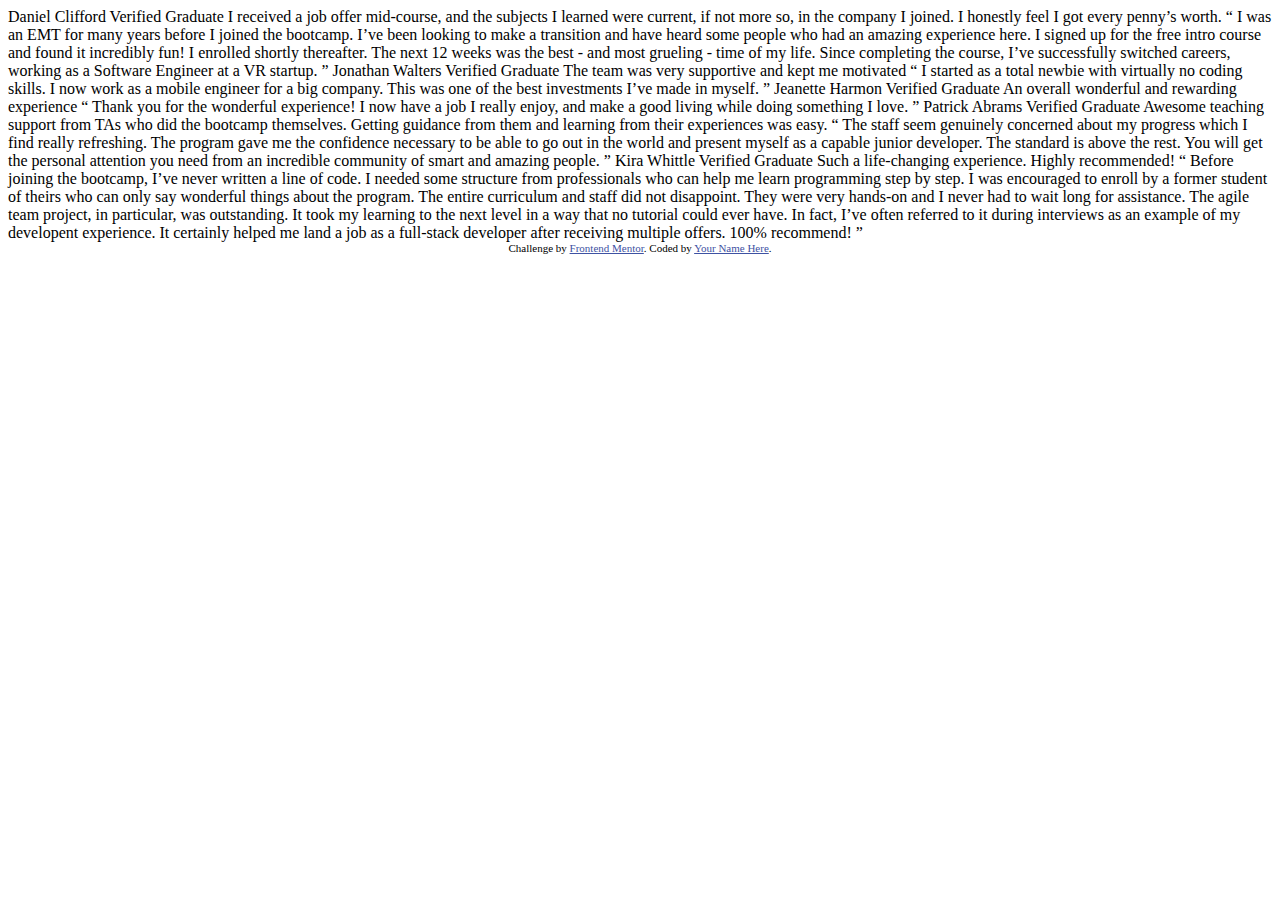
==== testimonials-grid-section-main/index.html @ b49d8664 "Add files via upload" ====
<!DOCTYPE html>
<html lang="en">
<head>
  <meta charset="UTF-8">
  <meta name="viewport" content="width=device-width, initial-scale=1.0"> <!-- displays site properly based on user's device -->

  <link rel="icon" type="image/png" sizes="32x32" href="./images/favicon-32x32.png">
  
  <title>Frontend Mentor | [Challenge Name Here]</title>

  <!-- Feel free to remove these styles or customise in your own stylesheet 👍 -->
  <style>
    .attribution { font-size: 11px; text-align: center; }
    .attribution a { color: hsl(228, 45%, 44%); }
  </style>
</head>
<body>
  Daniel Clifford
  Verified Graduate

  I received a job offer mid-course, and the subjects I learned were current, if not more so, 
  in the company I joined. I honestly feel I got every penny’s worth.

  “ I was an EMT for many years before I joined the bootcamp. I’ve been looking to make a 
  transition and have heard some people who had an amazing experience here. I signed up 
  for the free intro course and found it incredibly fun! I enrolled shortly thereafter. 
  The next 12 weeks was the best - and most grueling - time of my life. Since completing 
  the course, I’ve successfully switched careers, working as a Software Engineer at a VR startup. ”

  Jonathan Walters
  Verified Graduate

  The team was very supportive and kept me motivated

  “ I started as a total newbie with virtually no coding skills. I now work as a mobile engineer 
  for a big company. This was one of the best investments I’ve made in myself. ”

  Jeanette Harmon
  Verified Graduate

  An overall wonderful and rewarding experience

  “ Thank you for the wonderful experience! I now have a job I really enjoy, and make a good living 
  while doing something I love. ”

  Patrick Abrams
  Verified Graduate

  Awesome teaching support from TAs who did the bootcamp themselves. Getting guidance from them and 
  learning from their experiences was easy.

  “ The staff seem genuinely concerned about my progress which I find really refreshing. The program 
  gave me the confidence necessary to be able to go out in the world and present myself as a capable 
  junior developer. The standard is above the rest. You will get the personal attention you need from 
  an incredible community of smart and amazing people. ”

  Kira Whittle
  Verified Graduate

  Such a life-changing experience. Highly recommended!

  “ Before joining the bootcamp, I’ve never written a line of code. I needed some structure from 
  professionals who can help me learn programming step by step. I was encouraged to enroll by a former 
  student of theirs who can only say wonderful things about the program. The entire curriculum and staff 
  did not disappoint. They were very hands-on and I never had to wait long for assistance. The agile team 
  project, in particular, was outstanding. It took my learning to the next level in a way that no tutorial 
  could ever have. In fact, I’ve often referred to it during interviews as an example of my developent 
  experience. It certainly helped me land a job as a full-stack developer after receiving multiple offers. 
  100% recommend! ”
  
  <div class="attribution">
    Challenge by <a href="https://www.frontendmentor.io?ref=challenge" target="_blank">Frontend Mentor</a>. 
    Coded by <a href="#">Your Name Here</a>.
  </div>
</body>
</html>
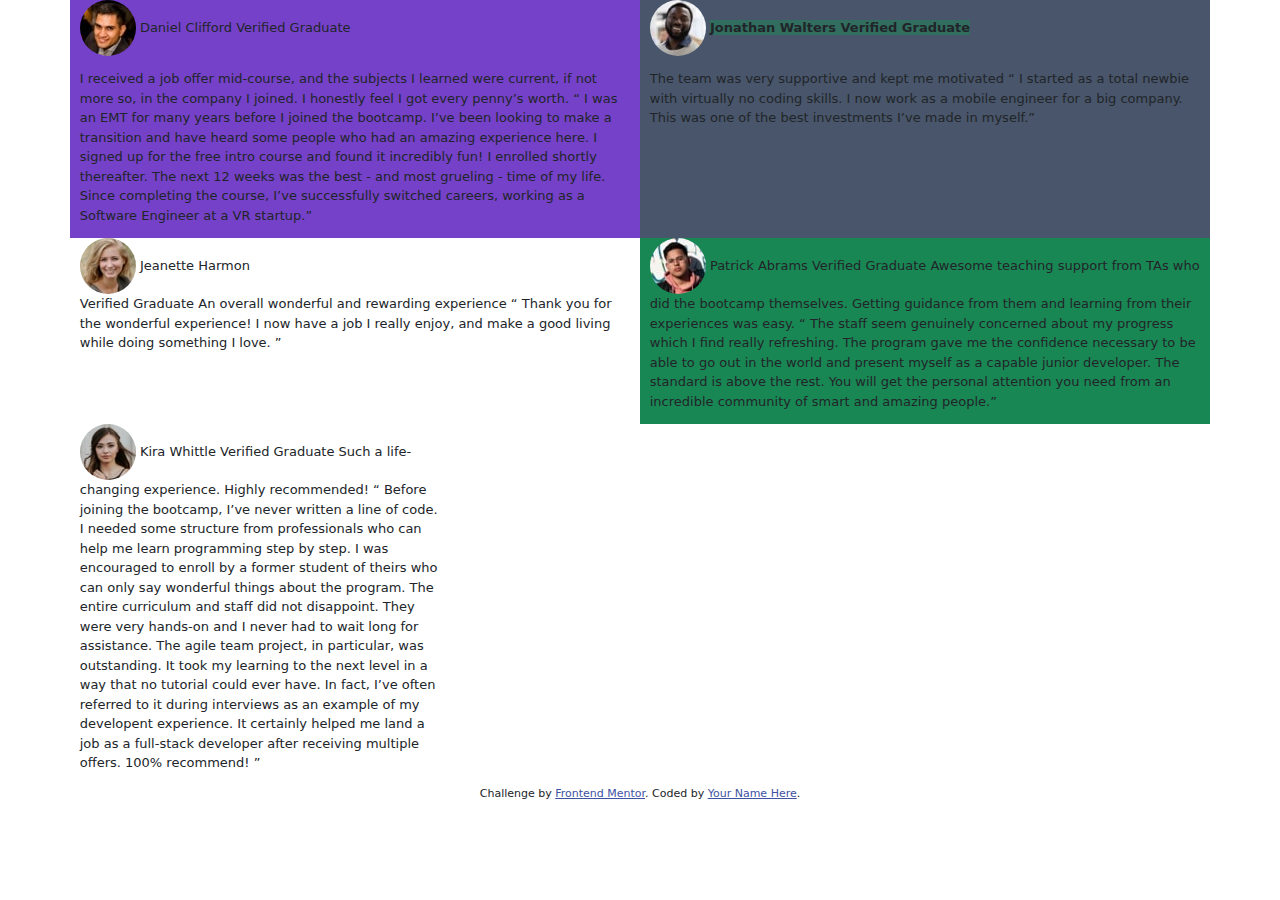
==== commit 8b9b1dc4: "card creation" ====
--- a/testimonials-grid-section-main/index.html
+++ b/testimonials-grid-section-main/index.html
@@ -1,76 +1,125 @@
 <!DOCTYPE html>
 <html lang="en">
-<head>
-  <meta charset="UTF-8">
-  <meta name="viewport" content="width=device-width, initial-scale=1.0"> <!-- displays site properly based on user's device -->
+  <head>
+    <meta charset="UTF-8" />
+    <meta name="viewport" content="width=device-width, initial-scale=1.0" />
+    <!-- displays site properly based on user's device -->
+    <!-- Added CDN link to Bootstrap CSS -->
 
-  <link rel="icon" type="image/png" sizes="32x32" href="./images/favicon-32x32.png">
+    <link
+      href="https://cdn.jsdelivr.net/npm/bootstrap@5.3.3/dist/css/bootstrap.min.css"
+      rel="stylesheet"
+      integrity="sha384-QWTKZyjpPEjISv5WaRU9OFeRpok6YctnYmDr5pNlyT2bRjXh0JMhjY6hW+ALEwIH"
+      crossorigin="anonymous"
+    />
+    <link
+      rel="icon"
+      type="image/png"
+      sizes="32x32"
+      href="./images/favicon-32x32.png"
+    />
+    <link rel="preconnect" href="https://fonts.googleapis.com">
+<link rel="preconnect" href="https://fonts.gstatic.com" crossorigin>
+
+<!-- Font -->
+<link href="https://fonts.googleapis.com/css2?family=Barlow+Semi+Condensed:ital,wght@0,100;0,200;0,300;0,400;0,500;0,600;0,700;0,800;0,900;1,100;1,200;1,300;1,400;1,500;1,600;1,700;1,800;1,900&display=swap" rel="stylesheet">
+
+    <title>Frontend Mentor | Testimonial Grid</title>
+
+    <!-- Feel free to remove these styles or customise in your own stylesheet 👍 -->
+    <style>
+      html{
+        font-size: 13px;
+      }
+      .attribution {
+        font-size: 11px;
+        text-align: center;
+      }
+      .attribution a {
+        color: hsl(228, 45%, 44%);
+      }
+    </style>
+  </head>
   
-  <title>Frontend Mentor | [Challenge Name Here]</title>
+  <body >
+    <div class="container-lg">
+      <div class="row"  >
+      <div class="col-6"style="background-color: #7541c8;" >
+        <p>
+          <img src="images/image-daniel.jpg" alt="image of Daniel Clifford" class="rounded-circle"> Daniel Clifford Verified Graduate <br>
+          <p> I received a job offer mid-course,
+          and the subjects I learned were current, if not more so, in the
+          company I joined. I honestly feel I got every penny’s worth. “ I was
+          an EMT for many years before I joined the bootcamp. I’ve been looking
+          to make a transition and have heard some people who had an amazing
+          experience here. I signed up for the free intro course and found it
+          incredibly fun! I enrolled shortly thereafter. The next 12 weeks was
+          the best - and most grueling - time of my life. Since completing the
+          course, I’ve successfully switched careers, working as a Software
+          Engineer at a VR startup.”
+          </p>
+        </div>
+      
+      <div class="col-6" style="background-color: #48556a;">
+        <p>  <img src="images/image-jonathan.jpg" alt="image of Jonathan Walters" class="rounded-circle">
+        
+          <b class="bg-success text-color: #fffff" style="--bs-bg-opacity: .5;">
+          Jonathan Walters Verified Graduate</b><br>
+          <p> The team was very supportive and kept
+        me motivated “ I started as a total newbie with virtually no coding
+        skills. I now work as a mobile engineer for a big company. This was one
+        of the best investments I’ve made in myself.”
+      </p>
+      </div>
+      </div>
+      <div div class="row">
+        <div class="col-6" style="background-color: #ffffff;">
+      <p> <img src="images/image-jeanette.jpg" alt="image of Jeanette Harmon" class="rounded-circle">
+        Jeanette Harmon <br>
+        <span>Verified Graduate</span> An overall wonderful and rewarding
+        experience “ Thank you for the wonderful experience! I now have a job I
+        really enjoy, and make a good living while doing something I love. ”
+      </p>
+      </div>
+      <div class="col-6 bg-success text-color: #fffff"" style="background-color:  #19212e">
+      <p> <img src="images/image-patrick.jpg" alt="image of Patrick Abrams" class="rounded-circle">
+        Patrick Abrams Verified Graduate Awesome teaching support from TAs who
+        did the bootcamp themselves. Getting guidance from them and learning
+        from their experiences was easy. “ The staff seem genuinely concerned
+        about my progress which I find really refreshing. The program gave me
+        the confidence necessary to be able to go out in the world and present
+        myself as a capable junior developer. The standard is above the rest.
+        You will get the personal attention you need from an incredible
+        community of smart and amazing people.”
+      </p>
+      </div>
+      </div>
+    
+    <div div class="row">
+      <div class="col-4" style="background-color: #ffffff;">
+      <p> <img src="images/image-kira.jpg" alt="image of Kira Whittle" class="rounded-circle">
+        Kira Whittle Verified Graduate Such a life-changing experience. Highly
+        recommended! “ Before joining the bootcamp, I’ve never written a line of
+        code. I needed some structure from professionals who can help me learn
+        programming step by step. I was encouraged to enroll by a former student
+        of theirs who can only say wonderful things about the program. The
+        entire curriculum and staff did not disappoint. They were very hands-on
+        and I never had to wait long for assistance. The agile team project, in
+        particular, was outstanding. It took my learning to the next level in a
+        way that no tutorial could ever have. In fact, I’ve often referred to it
+        during interviews as an example of my developent experience. It
+        certainly helped me land a job as a full-stack developer after receiving
+        multiple offers. 100% recommend! ”
+      </p>
+      </div>
+      </div>
+    </div>
 
-  <!-- Feel free to remove these styles or customise in your own stylesheet 👍 -->
-  <style>
-    .attribution { font-size: 11px; text-align: center; }
-    .attribution a { color: hsl(228, 45%, 44%); }
-  </style>
-</head>
-<body>
-  Daniel Clifford
-  Verified Graduate
-
-  I received a job offer mid-course, and the subjects I learned were current, if not more so, 
-  in the company I joined. I honestly feel I got every penny’s worth.
-
-  “ I was an EMT for many years before I joined the bootcamp. I’ve been looking to make a 
-  transition and have heard some people who had an amazing experience here. I signed up 
-  for the free intro course and found it incredibly fun! I enrolled shortly thereafter. 
-  The next 12 weeks was the best - and most grueling - time of my life. Since completing 
-  the course, I’ve successfully switched careers, working as a Software Engineer at a VR startup. ”
-
-  Jonathan Walters
-  Verified Graduate
-
-  The team was very supportive and kept me motivated
-
-  “ I started as a total newbie with virtually no coding skills. I now work as a mobile engineer 
-  for a big company. This was one of the best investments I’ve made in myself. ”
-
-  Jeanette Harmon
-  Verified Graduate
-
-  An overall wonderful and rewarding experience
-
-  “ Thank you for the wonderful experience! I now have a job I really enjoy, and make a good living 
-  while doing something I love. ”
-
-  Patrick Abrams
-  Verified Graduate
-
-  Awesome teaching support from TAs who did the bootcamp themselves. Getting guidance from them and 
-  learning from their experiences was easy.
-
-  “ The staff seem genuinely concerned about my progress which I find really refreshing. The program 
-  gave me the confidence necessary to be able to go out in the world and present myself as a capable 
-  junior developer. The standard is above the rest. You will get the personal attention you need from 
-  an incredible community of smart and amazing people. ”
-
-  Kira Whittle
-  Verified Graduate
-
-  Such a life-changing experience. Highly recommended!
-
-  “ Before joining the bootcamp, I’ve never written a line of code. I needed some structure from 
-  professionals who can help me learn programming step by step. I was encouraged to enroll by a former 
-  student of theirs who can only say wonderful things about the program. The entire curriculum and staff 
-  did not disappoint. They were very hands-on and I never had to wait long for assistance. The agile team 
-  project, in particular, was outstanding. It took my learning to the next level in a way that no tutorial 
-  could ever have. In fact, I’ve often referred to it during interviews as an example of my developent 
-  experience. It certainly helped me land a job as a full-stack developer after receiving multiple offers. 
-  100% recommend! ”
-  
-  <div class="attribution">
-    Challenge by <a href="https://www.frontendmentor.io?ref=challenge" target="_blank">Frontend Mentor</a>. 
-    Coded by <a href="#">Your Name Here</a>.
-  </div>
-</body>
-</html>+    <div class="attribution">
+      Challenge by
+      <a href="https://www.frontendmentor.io?ref=challenge" target="_blank"
+        >Frontend Mentor</a
+      >. Coded by <a href="#">Your Name Here</a>.
+    </div>
+  </body>
+</html>
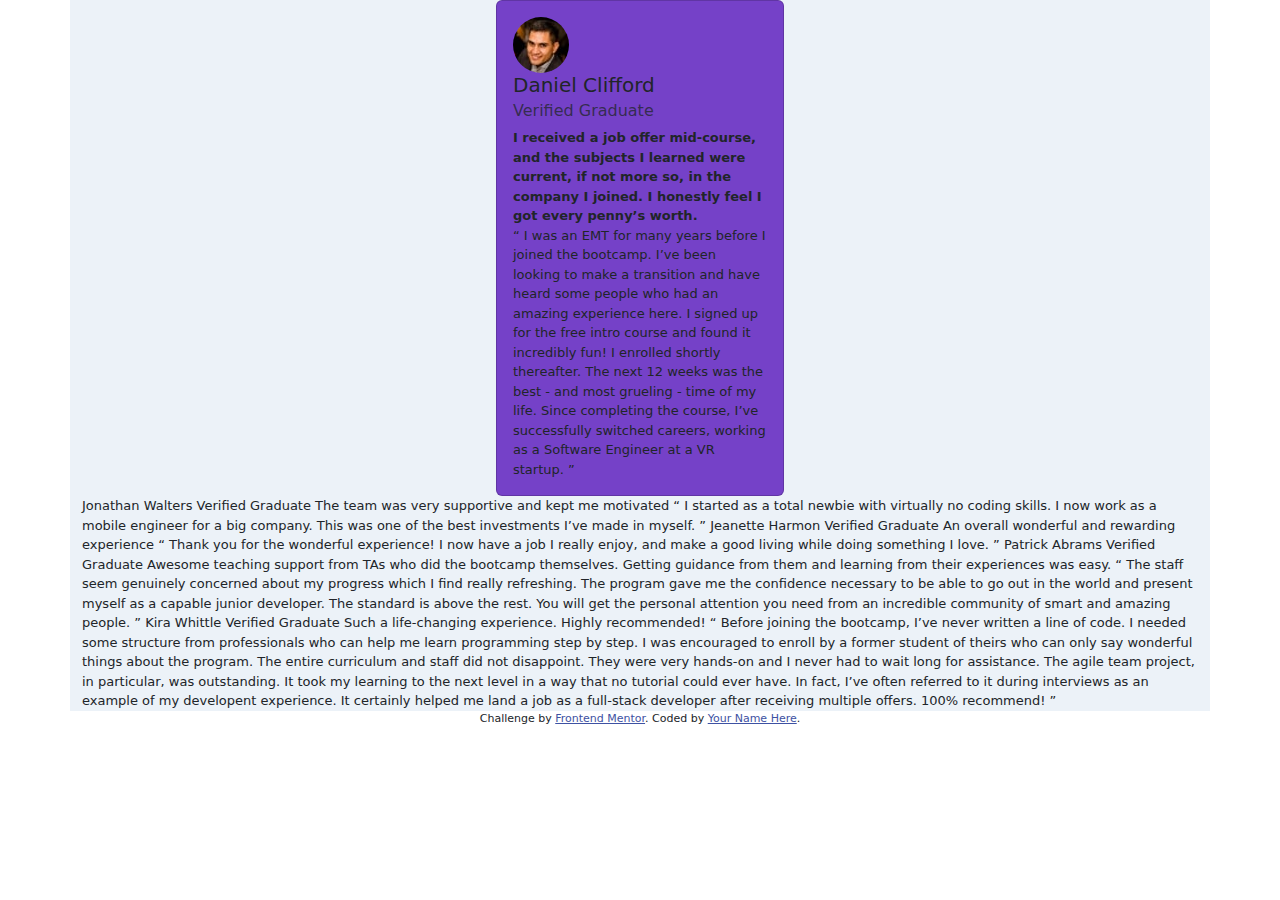
==== commit daf6733a: "new upload with changes to first card" ====
--- a/testimonials-grid-section-main/index.html
+++ b/testimonials-grid-section-main/index.html
@@ -4,13 +4,19 @@
     <meta charset="UTF-8" />
     <meta name="viewport" content="width=device-width, initial-scale=1.0" />
     <!-- displays site properly based on user's device -->
-    <!-- Added CDN link to Bootstrap CSS -->
-
+    <!-- Link to Bootstrap-->
     <link
       href="https://cdn.jsdelivr.net/npm/bootstrap@5.3.3/dist/css/bootstrap.min.css"
       rel="stylesheet"
       integrity="sha384-QWTKZyjpPEjISv5WaRU9OFeRpok6YctnYmDr5pNlyT2bRjXh0JMhjY6hW+ALEwIH"
       crossorigin="anonymous"
+    />
+    <link rel="preconnect" href="https://fonts.googleapis.com" />
+    <link rel="preconnect" href="https://fonts.gstatic.com" crossorigin />
+    <!-- Link to Barlow Semi-Condensed font -->
+    <link
+      href="https://fonts.googleapis.com/css2?family=Barlow+Semi+Condensed:ital,wght@0,100;0,200;0,300;0,400;0,500;0,600;0,700;0,800;0,900;1,100;1,200;1,300;1,400;1,500;1,600;1,700;1,800;1,900&display=swap"
+      rel="stylesheet"
     />
     <link
       rel="icon"
@@ -18,18 +24,14 @@
       sizes="32x32"
       href="./images/favicon-32x32.png"
     />
-    <link rel="preconnect" href="https://fonts.googleapis.com">
-<link rel="preconnect" href="https://fonts.gstatic.com" crossorigin>
-
-<!-- Font -->
-<link href="https://fonts.googleapis.com/css2?family=Barlow+Semi+Condensed:ital,wght@0,100;0,200;0,300;0,400;0,500;0,600;0,700;0,800;0,900;1,100;1,200;1,300;1,400;1,500;1,600;1,700;1,800;1,900&display=swap" rel="stylesheet">
 
     <title>Frontend Mentor | Testimonial Grid</title>
 
     <!-- Feel free to remove these styles or customise in your own stylesheet 👍 -->
     <style>
-      html{
+      body {
         font-size: 13px;
+        /* font-weight: 500, 600; */
       }
       .attribution {
         font-size: 11px;
@@ -40,81 +42,63 @@
       }
     </style>
   </head>
-  
-  <body >
-    <div class="container-lg">
-      <div class="row"  >
-      <div class="col-6"style="background-color: #7541c8;" >
-        <p>
-          <img src="images/image-daniel.jpg" alt="image of Daniel Clifford" class="rounded-circle"> Daniel Clifford Verified Graduate <br>
-          <p> I received a job offer mid-course,
-          and the subjects I learned were current, if not more so, in the
-          company I joined. I honestly feel I got every penny’s worth. “ I was
-          an EMT for many years before I joined the bootcamp. I’ve been looking
-          to make a transition and have heard some people who had an amazing
-          experience here. I signed up for the free intro course and found it
-          incredibly fun! I enrolled shortly thereafter. The next 12 weeks was
-          the best - and most grueling - time of my life. Since completing the
-          course, I’ve successfully switched careers, working as a Software
-          Engineer at a VR startup.”
+  <body>
+    <div class="container d-grid flex-col" style="background-color: #ecf2f8">
+      <div class="card m-auto" style="width: 18rem; background-color: #7541c8">
+        <div class="card-body">
+          <img
+            src="images/image-daniel.jpg"
+            alt="image of Daniel Clifford"
+            class="rounded-circle"
+          />
+          <h5 Daniel class="card-title">Daniel Clifford</h5>
+          <h6 class="card-subtitle mb-2 text-body-secondary">
+            Verified Graduate
+          </h6>
+          <strong class="card-text" ;>
+            I received a job offer mid-course, and the subjects I learned were
+            current, if not more so, in the company I joined. I honestly feel I
+            got every penny’s worth.
+          </strong>
+          <p class="card-text">
+            “ I was an EMT for many years before I joined the bootcamp. I’ve
+            been looking to make a transition and have heard some people who had
+            an amazing experience here. I signed up for the free intro course
+            and found it incredibly fun! I enrolled shortly thereafter. The next
+            12 weeks was the best - and most grueling - time of my life. Since
+            completing the course, I’ve successfully switched careers, working
+            as a Software Engineer at a VR startup. ”
           </p>
         </div>
-      
-      <div class="col-6" style="background-color: #48556a;">
-        <p>  <img src="images/image-jonathan.jpg" alt="image of Jonathan Walters" class="rounded-circle">
-        
-          <b class="bg-success text-color: #fffff" style="--bs-bg-opacity: .5;">
-          Jonathan Walters Verified Graduate</b><br>
-          <p> The team was very supportive and kept
-        me motivated “ I started as a total newbie with virtually no coding
-        skills. I now work as a mobile engineer for a big company. This was one
-        of the best investments I’ve made in myself.”
-      </p>
       </div>
-      </div>
-      <div div class="row">
-        <div class="col-6" style="background-color: #ffffff;">
-      <p> <img src="images/image-jeanette.jpg" alt="image of Jeanette Harmon" class="rounded-circle">
-        Jeanette Harmon <br>
-        <span>Verified Graduate</span> An overall wonderful and rewarding
-        experience “ Thank you for the wonderful experience! I now have a job I
-        really enjoy, and make a good living while doing something I love. ”
-      </p>
-      </div>
-      <div class="col-6 bg-success text-color: #fffff"" style="background-color:  #19212e">
-      <p> <img src="images/image-patrick.jpg" alt="image of Patrick Abrams" class="rounded-circle">
-        Patrick Abrams Verified Graduate Awesome teaching support from TAs who
-        did the bootcamp themselves. Getting guidance from them and learning
-        from their experiences was easy. “ The staff seem genuinely concerned
-        about my progress which I find really refreshing. The program gave me
-        the confidence necessary to be able to go out in the world and present
-        myself as a capable junior developer. The standard is above the rest.
-        You will get the personal attention you need from an incredible
-        community of smart and amazing people.”
-      </p>
-      </div>
-      </div>
-    
-    <div div class="row">
-      <div class="col-4" style="background-color: #ffffff;">
-      <p> <img src="images/image-kira.jpg" alt="image of Kira Whittle" class="rounded-circle">
-        Kira Whittle Verified Graduate Such a life-changing experience. Highly
-        recommended! “ Before joining the bootcamp, I’ve never written a line of
-        code. I needed some structure from professionals who can help me learn
-        programming step by step. I was encouraged to enroll by a former student
-        of theirs who can only say wonderful things about the program. The
-        entire curriculum and staff did not disappoint. They were very hands-on
-        and I never had to wait long for assistance. The agile team project, in
-        particular, was outstanding. It took my learning to the next level in a
-        way that no tutorial could ever have. In fact, I’ve often referred to it
-        during interviews as an example of my developent experience. It
-        certainly helped me land a job as a full-stack developer after receiving
-        multiple offers. 100% recommend! ”
-      </p>
-      </div>
-      </div>
+
+      Jonathan Walters Verified Graduate The team was very supportive and kept
+      me motivated “ I started as a total newbie with virtually no coding
+      skills. I now work as a mobile engineer for a big company. This was one of
+      the best investments I’ve made in myself. ” Jeanette Harmon Verified
+      Graduate An overall wonderful and rewarding experience “ Thank you for the
+      wonderful experience! I now have a job I really enjoy, and make a good
+      living while doing something I love. ” Patrick Abrams Verified Graduate
+      Awesome teaching support from TAs who did the bootcamp themselves. Getting
+      guidance from them and learning from their experiences was easy. “ The
+      staff seem genuinely concerned about my progress which I find really
+      refreshing. The program gave me the confidence necessary to be able to go
+      out in the world and present myself as a capable junior developer. The
+      standard is above the rest. You will get the personal attention you need
+      from an incredible community of smart and amazing people. ” Kira Whittle
+      Verified Graduate Such a life-changing experience. Highly recommended! “
+      Before joining the bootcamp, I’ve never written a line of code. I needed
+      some structure from professionals who can help me learn programming step
+      by step. I was encouraged to enroll by a former student of theirs who can
+      only say wonderful things about the program. The entire curriculum and
+      staff did not disappoint. They were very hands-on and I never had to wait
+      long for assistance. The agile team project, in particular, was
+      outstanding. It took my learning to the next level in a way that no
+      tutorial could ever have. In fact, I’ve often referred to it during
+      interviews as an example of my developent experience. It certainly helped
+      me land a job as a full-stack developer after receiving multiple offers.
+      100% recommend! ”
     </div>
-
     <div class="attribution">
       Challenge by
       <a href="https://www.frontendmentor.io?ref=challenge" target="_blank"
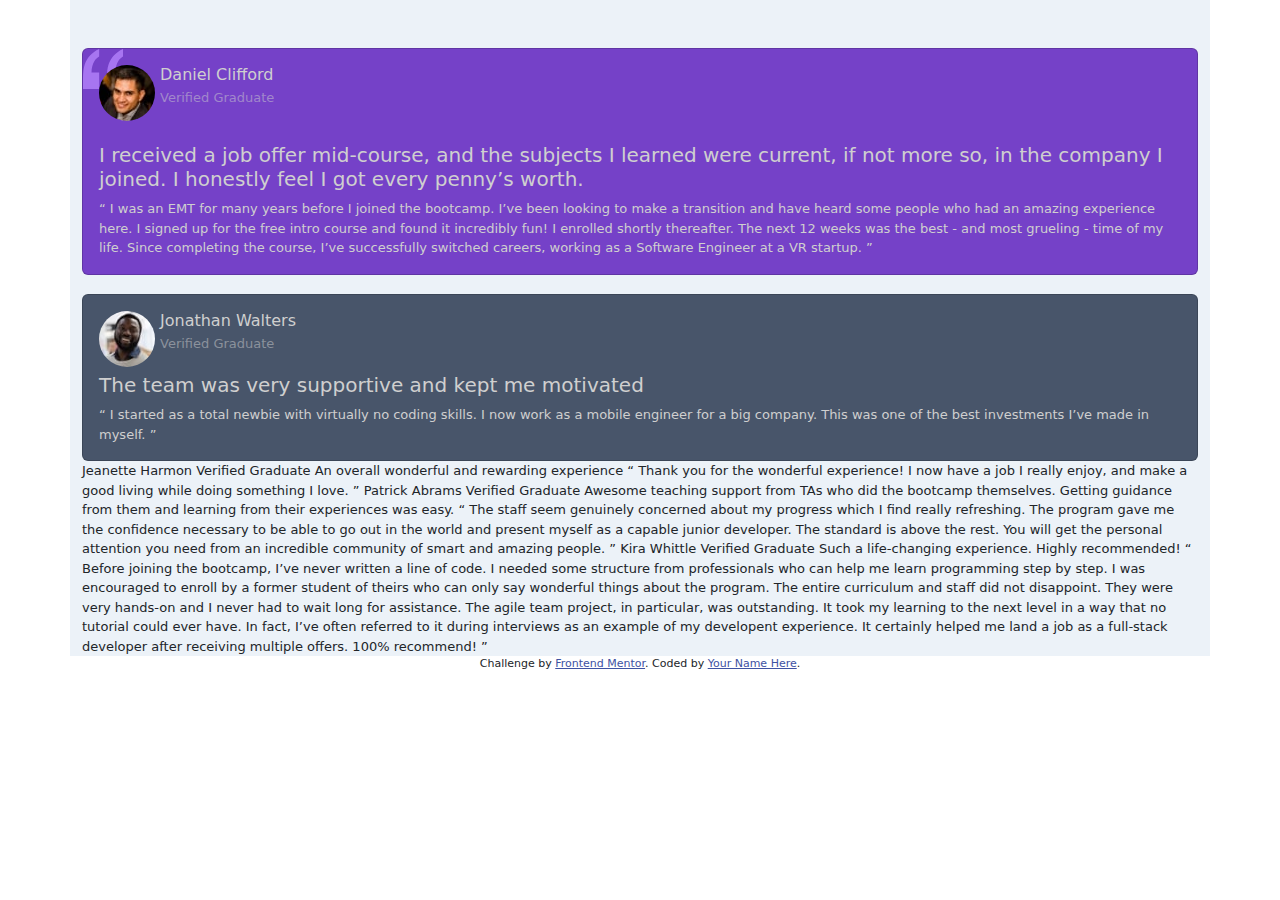
==== commit e6323c07: "update to cards" ====
--- a/testimonials-grid-section-main/index.html
+++ b/testimonials-grid-section-main/index.html
@@ -24,6 +24,7 @@
       sizes="32x32"
       href="./images/favicon-32x32.png"
     />
+    <link rel="stylesheet" href="styles.css" />
 
     <title>Frontend Mentor | Testimonial Grid</title>
 
@@ -43,61 +44,92 @@
     </style>
   </head>
   <body>
-    <div class="container d-grid flex-col" style="background-color: #ecf2f8">
-      <div class="card m-auto" style="width: 18rem; background-color: #7541c8">
-        <div class="card-body">
-          <img
-            src="images/image-daniel.jpg"
-            alt="image of Daniel Clifford"
-            class="rounded-circle"
-          />
-          <h5 Daniel class="card-title">Daniel Clifford</h5>
-          <h6 class="card-subtitle mb-2 text-body-secondary">
-            Verified Graduate
-          </h6>
-          <strong class="card-text" ;>
-            I received a job offer mid-course, and the subjects I learned were
-            current, if not more so, in the company I joined. I honestly feel I
-            got every penny’s worth.
-          </strong>
-          <p class="card-text">
-            “ I was an EMT for many years before I joined the bootcamp. I’ve
-            been looking to make a transition and have heard some people who had
-            an amazing experience here. I signed up for the free intro course
-            and found it incredibly fun! I enrolled shortly thereafter. The next
-            12 weeks was the best - and most grueling - time of my life. Since
-            completing the course, I’ve successfully switched careers, working
-            as a Software Engineer at a VR startup. ”
-          </p>
+    <div class="container-lg pt-5" style="background-color: #ecf2f8">
+      <div class="d-grid flex-row">
+        <div
+          class="card col-8 mx-auto bg-svg"
+          style="width: auto; height: auto; background-color: #7541c8"
+        >
+          <div class="card-body">
+            <img
+              src="images/image-daniel.jpg"
+              alt="image of Daniel Clifford"
+              class="image"
+            />
+
+            <h6 class="card-title" style="color: #cfcfcf">Daniel Clifford</h6>
+
+            <p class="card-subtitle" style="color: rgb(207, 207, 207, 0.5)">
+              Verified Graduate
+            </p>
+            <br />
+            <p></p>
+            <h5 class="card-text" style="color: rgb(207, 207, 207)" ;>
+              I received a job offer mid-course, and the subjects I learned were
+              current, if not more so, in the company I joined. I honestly feel
+              I got every penny’s worth.
+            </h5>
+            <p class="card-text" style="color: rgb(207, 207, 207)">
+              “ I was an EMT for many years before I joined the bootcamp. I’ve
+              been looking to make a transition and have heard some people who
+              had an amazing experience here. I signed up for the free intro
+              course and found it incredibly fun! I enrolled shortly thereafter.
+              The next 12 weeks was the best - and most grueling - time of my
+              life. Since completing the course, I’ve successfully switched
+              careers, working as a Software Engineer at a VR startup. ”
+            </p>
+          </div>
+        </div>
+        <br />
+        <div
+          class="card col-4 mx-auto"
+          style="width: auto; background-color: #48556a"
+        >
+          <div class="card-body">
+            <img
+              src="images/image-jonathan.jpg"
+              alt="image of Jonathan Walters"
+              class="image"
+            />
+            <h6 class="card-title" style="color: #cfcfcf">Jonathan Walters</h6>
+
+            <p class="card-subtitle" style="color: rgb(207, 207, 207, 0.5)">
+              Verified Graduate
+            </p>
+            <br />
+            <h5 class="card-text" style="color: rgb(207, 207, 207)" ;>
+              The team was very supportive and kept me motivated
+            </h5>
+            <p class="card-text" style="color: rgb(207, 207, 207)">
+              “ I started as a total newbie with virtually no coding skills. I
+              now work as a mobile engineer for a big company. This was one of
+              the best investments I’ve made in myself. ”
+            </p>
+          </div>
         </div>
       </div>
-
-      Jonathan Walters Verified Graduate The team was very supportive and kept
-      me motivated “ I started as a total newbie with virtually no coding
-      skills. I now work as a mobile engineer for a big company. This was one of
-      the best investments I’ve made in myself. ” Jeanette Harmon Verified
-      Graduate An overall wonderful and rewarding experience “ Thank you for the
-      wonderful experience! I now have a job I really enjoy, and make a good
-      living while doing something I love. ” Patrick Abrams Verified Graduate
-      Awesome teaching support from TAs who did the bootcamp themselves. Getting
-      guidance from them and learning from their experiences was easy. “ The
-      staff seem genuinely concerned about my progress which I find really
-      refreshing. The program gave me the confidence necessary to be able to go
-      out in the world and present myself as a capable junior developer. The
-      standard is above the rest. You will get the personal attention you need
-      from an incredible community of smart and amazing people. ” Kira Whittle
-      Verified Graduate Such a life-changing experience. Highly recommended! “
-      Before joining the bootcamp, I’ve never written a line of code. I needed
-      some structure from professionals who can help me learn programming step
-      by step. I was encouraged to enroll by a former student of theirs who can
-      only say wonderful things about the program. The entire curriculum and
-      staff did not disappoint. They were very hands-on and I never had to wait
-      long for assistance. The agile team project, in particular, was
-      outstanding. It took my learning to the next level in a way that no
-      tutorial could ever have. In fact, I’ve often referred to it during
-      interviews as an example of my developent experience. It certainly helped
-      me land a job as a full-stack developer after receiving multiple offers.
-      100% recommend! ”
+      Jeanette Harmon Verified Graduate An overall wonderful and rewarding
+      experience “ Thank you for the wonderful experience! I now have a job I
+      really enjoy, and make a good living while doing something I love. ”
+      Patrick Abrams Verified Graduate Awesome teaching support from TAs who did
+      the bootcamp themselves. Getting guidance from them and learning from
+      their experiences was easy. “ The staff seem genuinely concerned about my
+      progress which I find really refreshing. The program gave me the
+      confidence necessary to be able to go out in the world and present myself
+      as a capable junior developer. The standard is above the rest. You will
+      get the personal attention you need from an incredible community of smart
+      and amazing people. ” Kira Whittle Verified Graduate Such a life-changing
+      experience. Highly recommended! “ Before joining the bootcamp, I’ve never
+      written a line of code. I needed some structure from professionals who can
+      help me learn programming step by step. I was encouraged to enroll by a
+      former student of theirs who can only say wonderful things about the
+      program. The entire curriculum and staff did not disappoint. They were
+      very hands-on and I never had to wait long for assistance. The agile team
+      project, in particular, was outstanding. It took my learning to the next
+      level in a way that no tutorial could ever have. In fact, I’ve often
+      referred to it during interviews as an example of my developent
+      experience. It certainly helped me land a job as a full-stack developer
+      after receiving multiple offers. 100% recommend! ”
     </div>
     <div class="attribution">
       Challenge by
--- a/testimonials-grid-section-main/styles.css
+++ b/testimonials-grid-section-main/styles.css
@@ -0,0 +1,13 @@
+.bg-svg {
+  width: 10%;
+  background-image: url("images/bg-pattern-quotation.svg");
+
+  background-size: 40px 40px;
+
+  background-repeat: no-repeat;
+}
+.image {
+  border-radius: 30px;
+  float: left;
+  margin-right: 5px;
+}
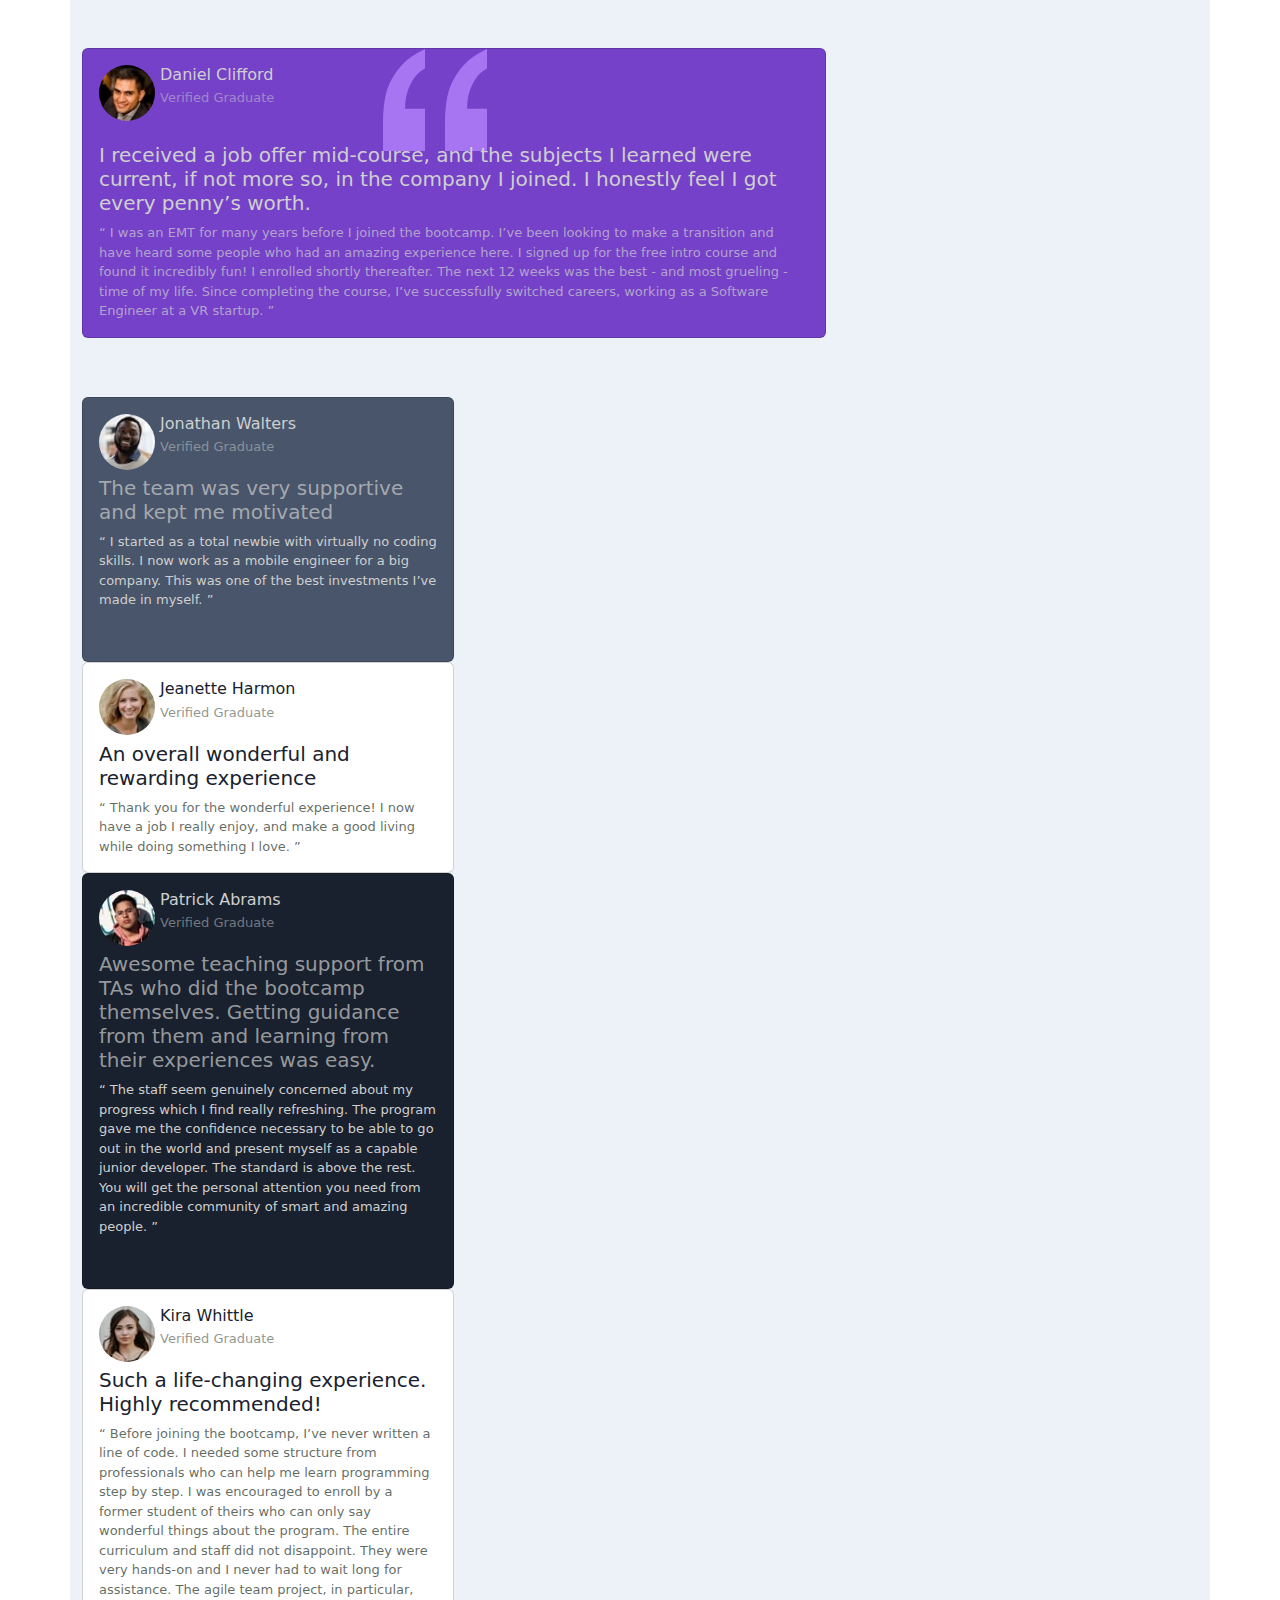
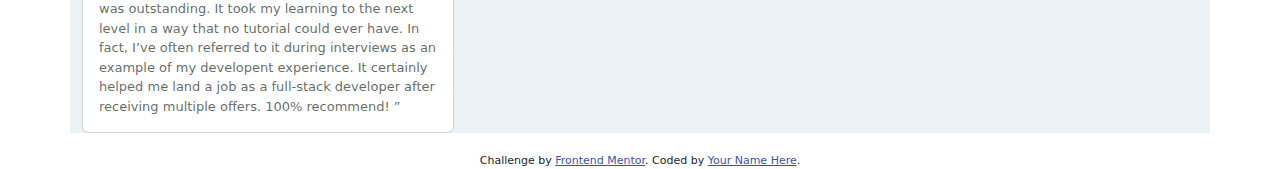
==== commit 887f35a9: "text format changed on cards" ====
--- a/testimonials-grid-section-main/index.html
+++ b/testimonials-grid-section-main/index.html
@@ -43,72 +43,199 @@
       }
     </style>
   </head>
-  <body>
-    <div class="container-lg pt-5" style="background-color: #ecf2f8">
-      <div class="d-grid flex-row">
-        <div
-          class="card col-8 mx-auto bg-svg"
-          style="width: auto; height: auto; background-color: #7541c8"
-        >
-          <div class="card-body">
-            <img
-              src="images/image-daniel.jpg"
-              alt="image of Daniel Clifford"
-              class="image"
-            />
-
-            <h6 class="card-title" style="color: #cfcfcf">Daniel Clifford</h6>
-
-            <p class="card-subtitle" style="color: rgb(207, 207, 207, 0.5)">
-              Verified Graduate
-            </p>
-            <br />
-            <p></p>
-            <h5 class="card-text" style="color: rgb(207, 207, 207)" ;>
-              I received a job offer mid-course, and the subjects I learned were
-              current, if not more so, in the company I joined. I honestly feel
-              I got every penny’s worth.
-            </h5>
-            <p class="card-text" style="color: rgb(207, 207, 207)">
-              “ I was an EMT for many years before I joined the bootcamp. I’ve
-              been looking to make a transition and have heard some people who
-              had an amazing experience here. I signed up for the free intro
-              course and found it incredibly fun! I enrolled shortly thereafter.
-              The next 12 weeks was the best - and most grueling - time of my
-              life. Since completing the course, I’ve successfully switched
-              careers, working as a Software Engineer at a VR startup. ”
-            </p>
+  <div class="container-lg pt-5" style="background-color: #ecf2f8">
+      <div class="d-grid flex-row" style="gap: 10px">
+        <div class="col-8">
+          <div
+            class="card mx-auto bg-svg"
+            style="width: auto; height: auto; background-color: #7541c8"
+          >
+            <div class="card-body">
+              <img
+                src="images/image-daniel.jpg"
+                alt="image of Daniel Clifford"
+                class="image"
+              />
+
+              <h6 class="card-title" style="color: #cfcfcf">Daniel Clifford</h6>
+
+              <p class="card-subtitle" style="color: rgb(207, 207, 207, 0.5)">
+                Verified Graduate
+              </p>
+              <br />
+              <p></p>
+              <h5 class="card-text" style="color: rgb(207, 207, 207)" ;>
+                I received a job offer mid-course, and the subjects I learned
+                were current, if not more so, in the company I joined. I
+                honestly feel I got every penny’s worth.
+              </h5>
+              <p class="card-text" style="color: rgb(207, 207, 207, 0.7)">
+                “ I was an EMT for many years before I joined the bootcamp. I’ve
+                been looking to make a transition and have heard some people who
+                had an amazing experience here. I signed up for the free intro
+                course and found it incredibly fun! I enrolled shortly
+                thereafter. The next 12 weeks was the best - and most grueling -
+                time of my life. Since completing the course, I’ve successfully
+                switched careers, working as a Software Engineer at a VR
+                startup. ”
+              </p>
+            </div>
           </div>
         </div>
         <br />
-        <div
-          class="card col-4 mx-auto"
-          style="width: auto; background-color: #48556a"
-        >
-          <div class="card-body">
-            <img
-              src="images/image-jonathan.jpg"
-              alt="image of Jonathan Walters"
-              class="image"
-            />
-            <h6 class="card-title" style="color: #cfcfcf">Jonathan Walters</h6>
-
-            <p class="card-subtitle" style="color: rgb(207, 207, 207, 0.5)">
-              Verified Graduate
-            </p>
-            <br />
-            <h5 class="card-text" style="color: rgb(207, 207, 207)" ;>
-              The team was very supportive and kept me motivated
-            </h5>
-            <p class="card-text" style="color: rgb(207, 207, 207)">
-              “ I started as a total newbie with virtually no coding skills. I
-              now work as a mobile engineer for a big company. This was one of
-              the best investments I’ve made in myself. ”
-            </p>
+        <br>
+        <div class="col-4">
+          <div
+            class="card mx-auto"
+            style="width: auto; background-color: #48556a"
+          >
+            <div class="card-body">
+              <img
+                src="images/image-jonathan.jpg"
+                alt="image of Jonathan Walters"
+                class="image"
+              />
+              <h6 class="card-title" style="color: #cfcfcf">
+                Jonathan Walters
+              </h6>
+
+              <p class="card-subtitle" style="color: rgb(207, 207, 207, 0.5)">
+                Verified Graduate
+              </p>
+              <br />
+              <h5 class="card-text" style="color: rgb(207, 207, 207, 0.7)";>
+                The team was very supportive and kept me motivated
+              </h5>
+              <p class="card-text" style="color: rgb(207, 207, 207)">
+                “ I started as a total newbie with virtually no coding skills. I
+                now work as a mobile engineer for a big company. This was one of
+                the best investments I’ve made in myself. ”
+              </p>
+              <br>
+            </div>
           </div>
         </div>
-      </div>
-      Jeanette Harmon Verified Graduate An overall wonderful and rewarding
+        
+          </div>
+
+          <div class="col-4">
+            <div
+              class="card mx-auto"
+              style="width: auto; background-color: #ffffff"
+            >
+              <div class="card-body">
+                <img
+                  src="images/image-jeanette.jpg"
+                  alt="image of Jeanette"
+                  class="image"
+                />
+                <h6 class="card-title" style="color: #19212e">
+                  Jeanette Harmon
+                </h6>
+  
+                <p class="card-subtitle" style="color: rgb(25, 43, 26, 0.5)">
+                  Verified Graduate
+                </p>
+                <br />
+                <h5 class="card-text" style="color: #19212e";>
+                  An overall wonderful and rewarding
+                  experience 
+                </h5>
+                <p class="card-text" style="color: rgb(25, 43, 26, 0.7)">
+                  “ Thank you for the wonderful experience! I now have a job I
+      really enjoy, and make a good living while doing something I love. ”
+                </p>
+              </div>
+            </div>
+          </div>
+
+          <div class="col-4">
+            <div
+              class="card mx-auto"
+              style="width: auto; background-color: #19212e"
+            >
+              <div class="card-body">
+                <img
+                  src="images/image-patrick.jpg"
+                  alt="image of Patrick Abrams"
+                  class="image"
+                />
+                <h6 class="card-title" style="color: #cfcfcf">
+                  Patrick Abrams
+                </h6>
+  
+                <p class="card-subtitle" style="color: rgb(207, 207, 207, 0.5)">
+                  Verified Graduate
+                </p>
+                <br />
+                <h5 class="card-text" style="color: rgb(207, 207, 207, 0.7)" ;>
+                  Awesome teaching support from TAs who did
+      the bootcamp themselves. Getting guidance from them and learning from
+      their experiences was easy.
+                </h5>
+                <p class="card-text" style="color: rgb(207, 207, 207)">
+                  “ The staff seem genuinely concerned about my
+      progress which I find really refreshing. The program gave me the
+      confidence necessary to be able to go out in the world and present myself
+      as a capable junior developer. The standard is above the rest. You will
+      get the personal attention you need from an incredible community of smart
+      and amazing people. ”
+                </p>
+                <br>
+              </div>
+            </div>
+          </div>
+
+          <div class="col-4">
+            <div
+              class="card mx-auto"
+              style="width: auto; background-color: #ffffff;"
+            >
+              <div class="card-body">
+                <img
+                  src="images/image-kira.jpg"
+                  alt="image of Kira Whittle"
+                  class="image"
+                />
+                <h6 class="card-title" style="color: #19212e">
+                  Kira Whittle
+                </h6>
+  
+                <p class="card-subtitle" style="color: rgb(25, 43, 26, 0.5)">
+                  Verified Graduate
+                </p>
+                <br />
+                <h5 class="card-text" style="color: #19212e;">
+                  Such a life-changing
+      experience. Highly recommended!
+                </h5>
+                <p class="card-text" style="color: rgb(25, 43, 26, 0.7)">
+                  “ Before joining the bootcamp, I’ve never
+      written a line of code. I needed some structure from professionals who can
+      help me learn programming step by step. I was encouraged to enroll by a
+      former student of theirs who can only say wonderful things about the
+      program. The entire curriculum and staff did not disappoint. They were
+      very hands-on and I never had to wait long for assistance. The agile team
+      project, in particular, was outstanding. It took my learning to the next
+      level in a way that no tutorial could ever have. In fact, I’ve often
+      referred to it during interviews as an example of my developent
+      experience. It certainly helped me land a job as a full-stack developer
+      after receiving multiple offers. 100% recommend! ”
+                </p>
+              </div>
+            </div>
+          </div>
+          
+            
+
+            
+          
+            
+
+            
+        
+      
+      <!-- Jeanette Harmon Verified Graduate An overall wonderful and rewarding
       experience “ Thank you for the wonderful experience! I now have a job I
       really enjoy, and make a good living while doing something I love. ”
       Patrick Abrams Verified Graduate Awesome teaching support from TAs who did
@@ -129,8 +256,11 @@
       level in a way that no tutorial could ever have. In fact, I’ve often
       referred to it during interviews as an example of my developent
       experience. It certainly helped me land a job as a full-stack developer
-      after receiving multiple offers. 100% recommend! ”
+      after receiving multiple offers. 100% recommend! ” -->
+      </div>
     </div>
+  </div>
+    <br>
     <div class="attribution">
       Challenge by
       <a href="https://www.frontendmentor.io?ref=challenge" target="_blank"
--- a/testimonials-grid-section-main/styles.css
+++ b/testimonials-grid-section-main/styles.css
@@ -2,7 +2,7 @@
   width: 10%;
   background-image: url("images/bg-pattern-quotation.svg");
 
-  background-size: 40px 40px;
+  background-position-x: 300px;
 
   background-repeat: no-repeat;
 }
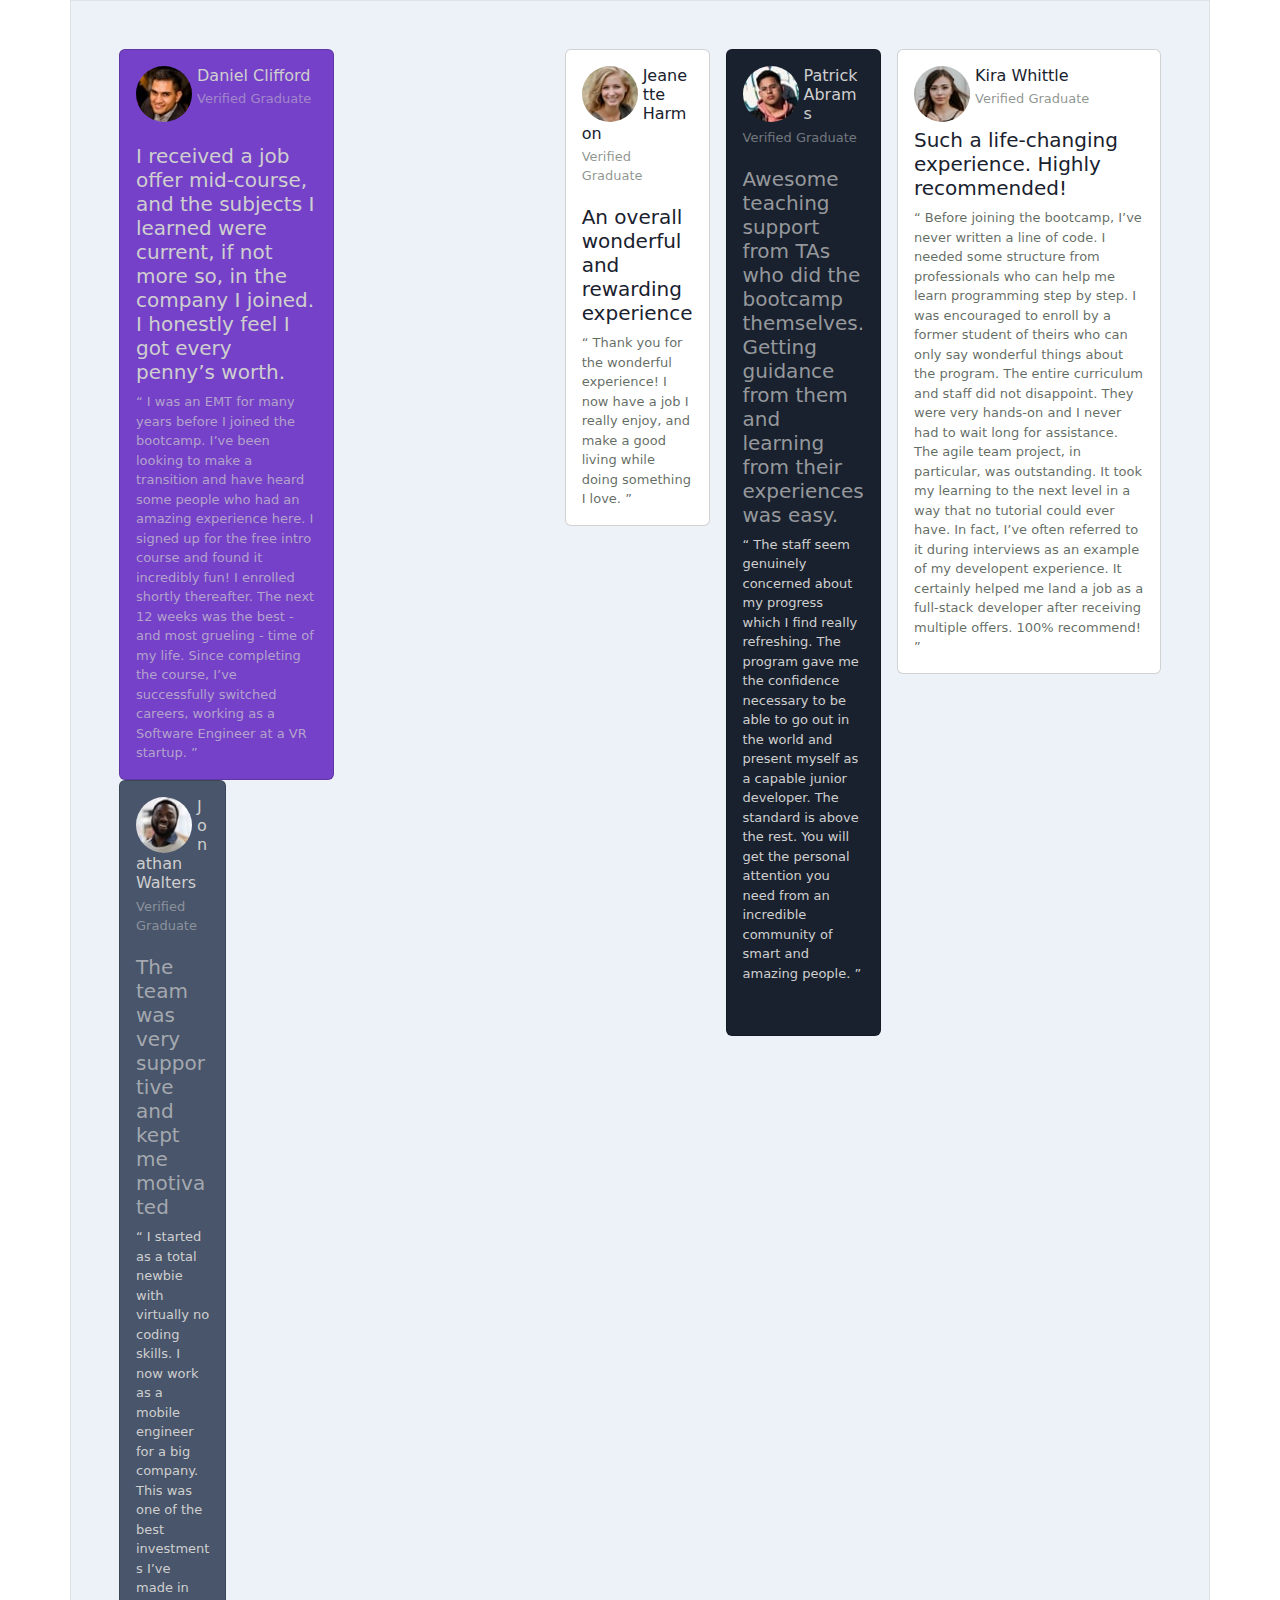
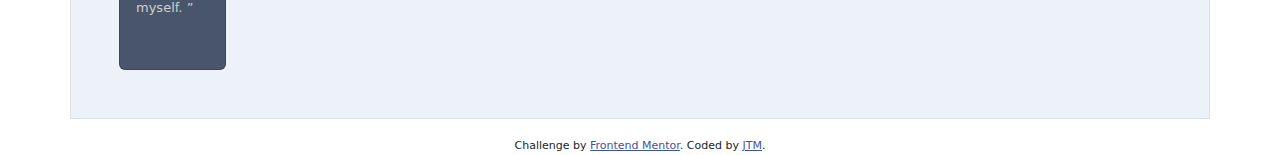
==== commit 544a9540: "change to flex layout with Bootstrap" ====
--- a/testimonials-grid-section-main/index.html
+++ b/testimonials-grid-section-main/index.html
@@ -31,7 +31,7 @@
     <!-- Feel free to remove these styles or customise in your own stylesheet 👍 -->
     <style>
       body {
-        font-size: 13px;
+        font-size: 0.8125em;
         /* font-weight: 500, 600; */
       }
       .attribution {
@@ -43,12 +43,16 @@
       }
     </style>
   </head>
-  <div class="container-lg pt-5" style="background-color: #ecf2f8">
-      <div class="d-grid flex-row" style="gap: 10px">
-        <div class="col-8">
+  
+  <!-- <div class="container p-5" style="background-color: #ecf2f8"> -->
+    <div class="container d-flex gap-3  p-5 border" style="background-color: #ecf2f8">
+      <div class="row">
+        <div class="col">
+          
+          
           <div
-            class="card mx-auto bg-svg"
-            style="width: auto; height: auto; background-color: #7541c8"
+            class="card col-6 bg-svg"
+            style="background-color: #7541c8"
           >
             <div class="card-body">
               <img
@@ -81,13 +85,15 @@
               </p>
             </div>
           </div>
-        </div>
-        <br />
-        <br>
-        <div class="col-4">
+          
+        
+        <!-- <br /> -->
+        <!-- <br> -->
+        <div class="col">
+          
           <div
-            class="card mx-auto"
-            style="width: auto; background-color: #48556a"
+            class="card col-3"
+            style="background-color: #48556a"
           >
             <div class="card-body">
               <img
@@ -114,14 +120,16 @@
               <br>
             </div>
           </div>
+          </div>
+        </div>
         </div>
         
-          </div>
-
-          <div class="col-4">
+         
+        <div class="row">
+          <div class="col">
             <div
-              class="card mx-auto"
-              style="width: auto; background-color: #ffffff"
+              class="card"
+              style="background-color: #ffffff"
             >
               <div class="card-body">
                 <img
@@ -148,10 +156,12 @@
               </div>
             </div>
           </div>
-
-          <div class="col-4">
+          </div>
+          
+
+          <div class="col">
             <div
-              class="card mx-auto"
+              class="card col-6"
               style="width: auto; background-color: #19212e"
             >
               <div class="card-body">
@@ -185,13 +195,15 @@
               </div>
             </div>
           </div>
-
-          <div class="col-4">
+          
+
+<div class="row">
+          <div class="col-4" style="width: 18rem;">
             <div
-              class="card mx-auto"
-              style="width: auto; background-color: #ffffff;"
+              class="card "
+              style="background-color: #ffffff;"
             >
-              <div class="card-body">
+              <div class="card-body"> 
                 <img
                   src="images/image-kira.jpg"
                   alt="image of Kira Whittle"
@@ -207,7 +219,7 @@
                 <br />
                 <h5 class="card-text" style="color: #19212e;">
                   Such a life-changing
-      experience. Highly recommended!
+                  experience. Highly recommended!
                 </h5>
                 <p class="card-text" style="color: rgb(25, 43, 26, 0.7)">
                   “ Before joining the bootcamp, I’ve never
@@ -225,6 +237,11 @@
               </div>
             </div>
           </div>
+        </div>
+        </div>
+          <!-- </div> here -->
+        </div>
+      </div>
           
             
 
@@ -265,7 +282,7 @@
       Challenge by
       <a href="https://www.frontendmentor.io?ref=challenge" target="_blank"
         >Frontend Mentor</a
-      >. Coded by <a href="#">Your Name Here</a>.
+      >. Coded by <a href="#">JTM</a>.
     </div>
   </body>
 </html>
--- a/testimonials-grid-section-main/styles.css
+++ b/testimonials-grid-section-main/styles.css
@@ -1,5 +1,5 @@
 .bg-svg {
-  width: 10%;
+  /* width: 10%; */
   background-image: url("images/bg-pattern-quotation.svg");
 
   background-position-x: 300px;
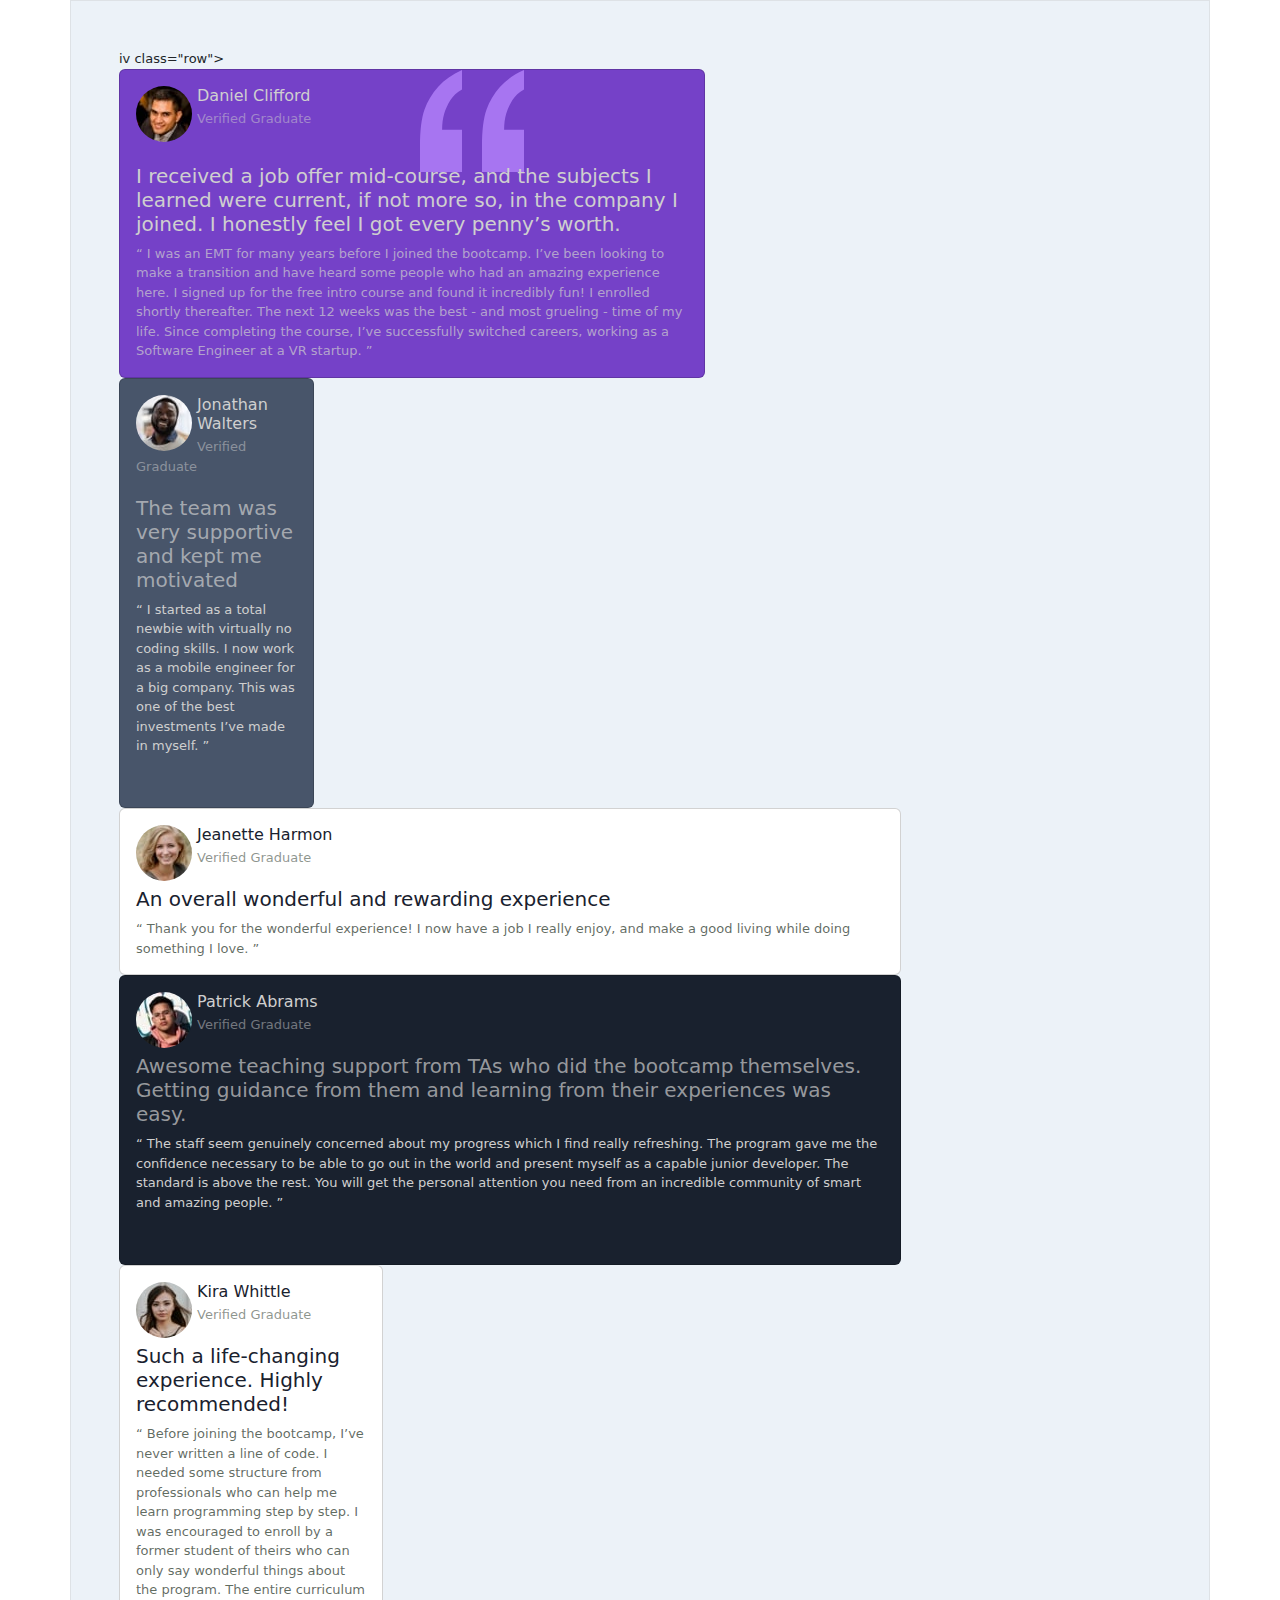
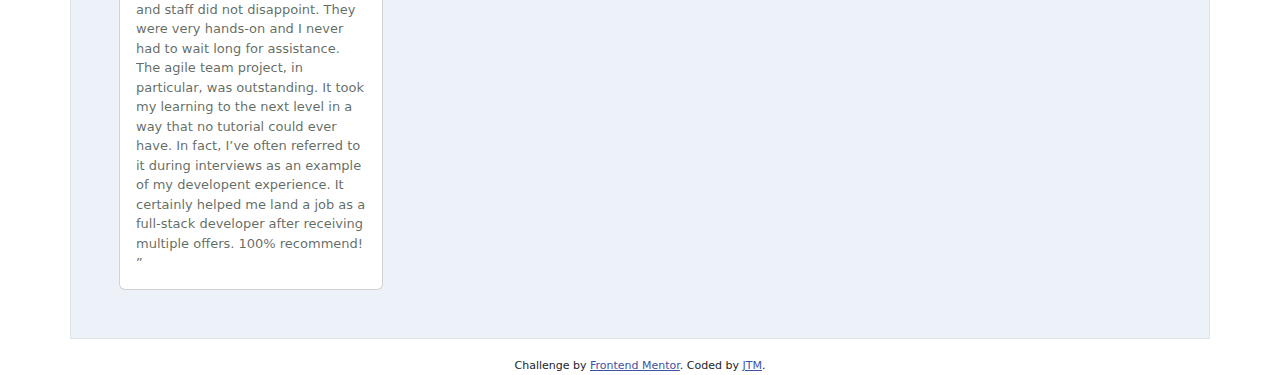
==== commit 29743636: "change to column layout" ====
--- a/testimonials-grid-section-main/index.html
+++ b/testimonials-grid-section-main/index.html
@@ -45,13 +45,13 @@
   </head>
   
   <!-- <div class="container p-5" style="background-color: #ecf2f8"> -->
-    <div class="container d-flex gap-3  p-5 border" style="background-color: #ecf2f8">
-      <div class="row">
+    <div class="container d-flex flex-wrap gap-3  p-5 border" style="background-color: #ecf2f8">
+      <div class="col-12 col-lg-9">iv class="row">
         <div class="col">
           
           
           <div
-            class="card col-6 bg-svg"
+            class="card col-12 col-lg-9 bg-svg"
             style="background-color: #7541c8"
           >
             <div class="card-body">
@@ -89,10 +89,11 @@
         
         <!-- <br /> -->
         <!-- <br> -->
+         
         <div class="col">
           
           <div
-            class="card col-3"
+            class="card col-3 col-lg-3"
             style="background-color: #48556a"
           >
             <div class="card-body">
@@ -122,7 +123,7 @@
           </div>
           </div>
         </div>
-        </div>
+        </iv>
         
          
         <div class="row">
@@ -161,7 +162,7 @@
 
           <div class="col">
             <div
-              class="card col-6"
+              class="card col-3 col-lg-8"
               style="width: auto; background-color: #19212e"
             >
               <div class="card-body">
@@ -237,6 +238,7 @@
               </div>
             </div>
           </div>
+        </div>
         </div>
         </div>
           <!-- </div> here -->
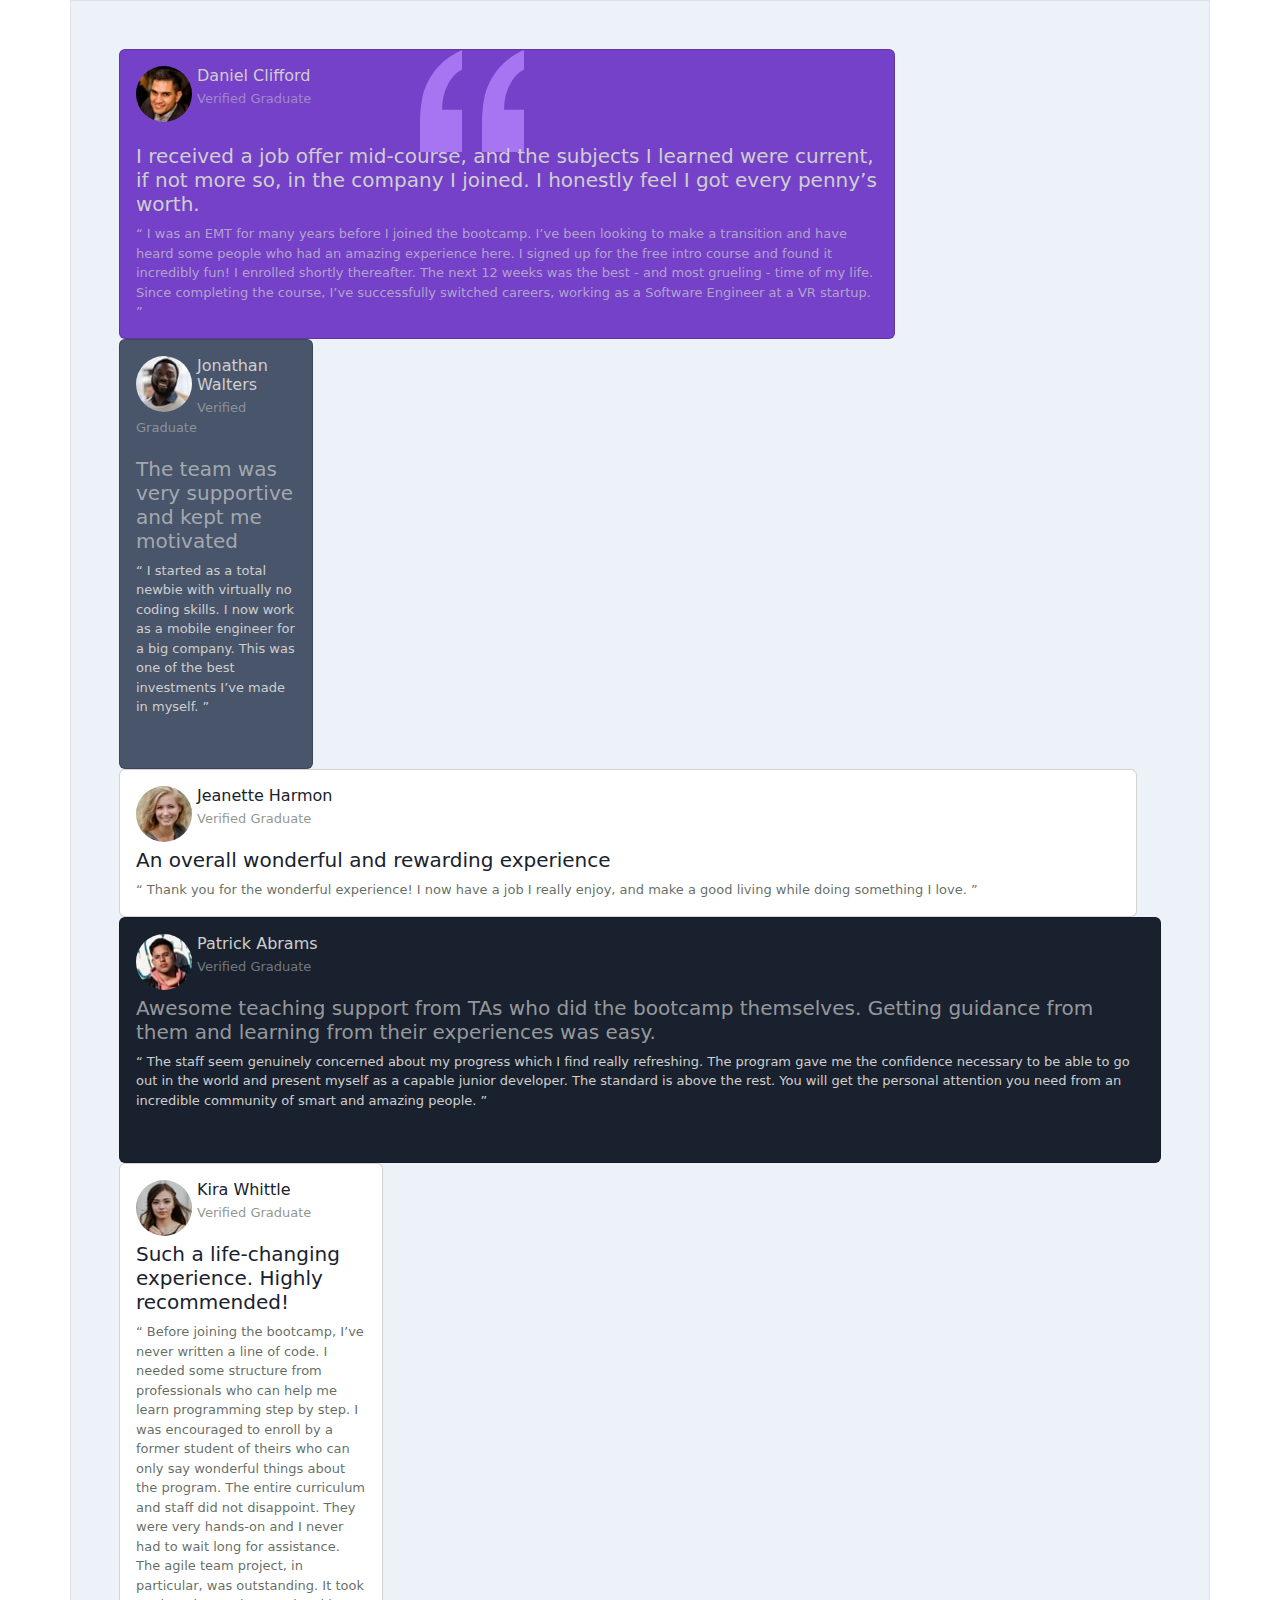
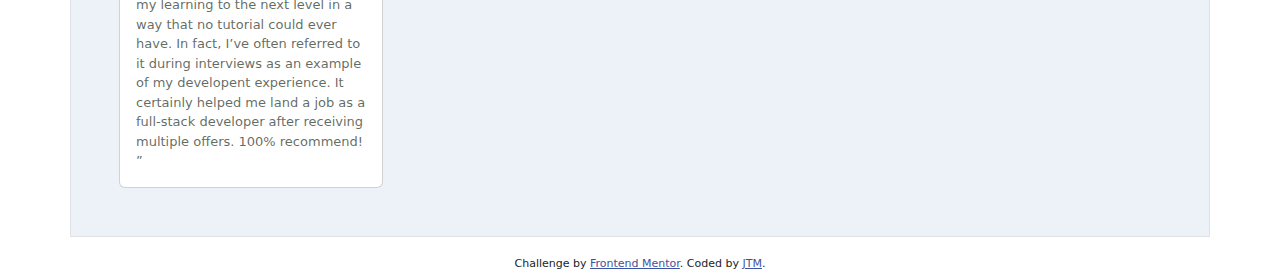
==== commit fa54f289: "moved internal CSS to styles.css" ====
--- a/testimonials-grid-section-main/index.html
+++ b/testimonials-grid-section-main/index.html
@@ -28,30 +28,17 @@
 
     <title>Frontend Mentor | Testimonial Grid</title>
 
-    <!-- Feel free to remove these styles or customise in your own stylesheet 👍 -->
-    <style>
-      body {
-        font-size: 0.8125em;
-        /* font-weight: 500, 600; */
-      }
-      .attribution {
-        font-size: 11px;
-        text-align: center;
-      }
-      .attribution a {
-        color: hsl(228, 45%, 44%);
-      }
-    </style>
+  
   </head>
   
   <!-- <div class="container p-5" style="background-color: #ecf2f8"> -->
     <div class="container d-flex flex-wrap gap-3  p-5 border" style="background-color: #ecf2f8">
-      <div class="col-12 col-lg-9">iv class="row">
-        <div class="col">
+      <div class="row">
+        <div class="col-12 col-lg-9">
           
           
           <div
-            class="card col-12 col-lg-9 bg-svg"
+            class="card bg-svg"
             style="background-color: #7541c8"
           >
             <div class="card-body">
--- a/testimonials-grid-section-main/styles.css
+++ b/testimonials-grid-section-main/styles.css
@@ -1,3 +1,15 @@
+body {
+  font-size: 0.8125em;
+  /* font-weight: 500, 600; */
+}
+.attribution {
+  font-size: 11px;
+  text-align: center;
+}
+.attribution a {
+  color: hsl(228, 45%, 44%);
+}
+
 .bg-svg {
   /* width: 10%; */
   background-image: url("images/bg-pattern-quotation.svg");
